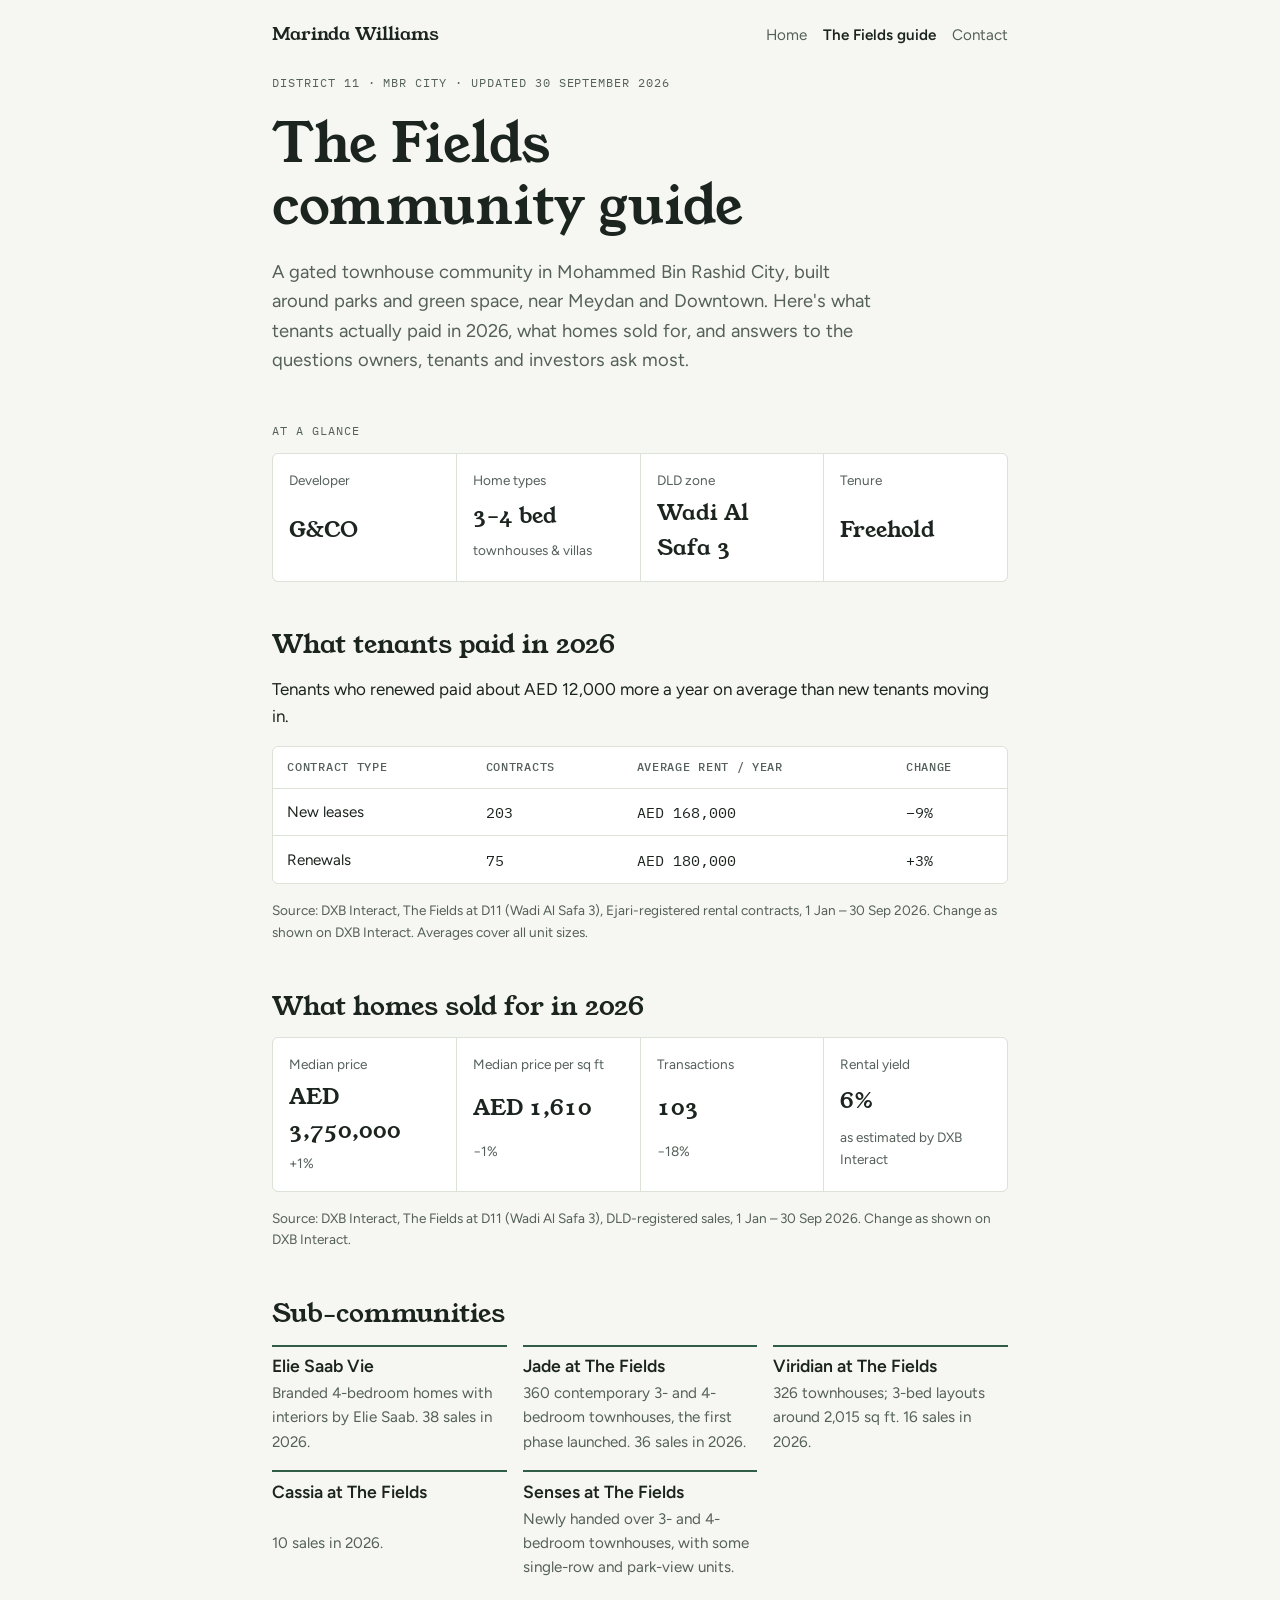
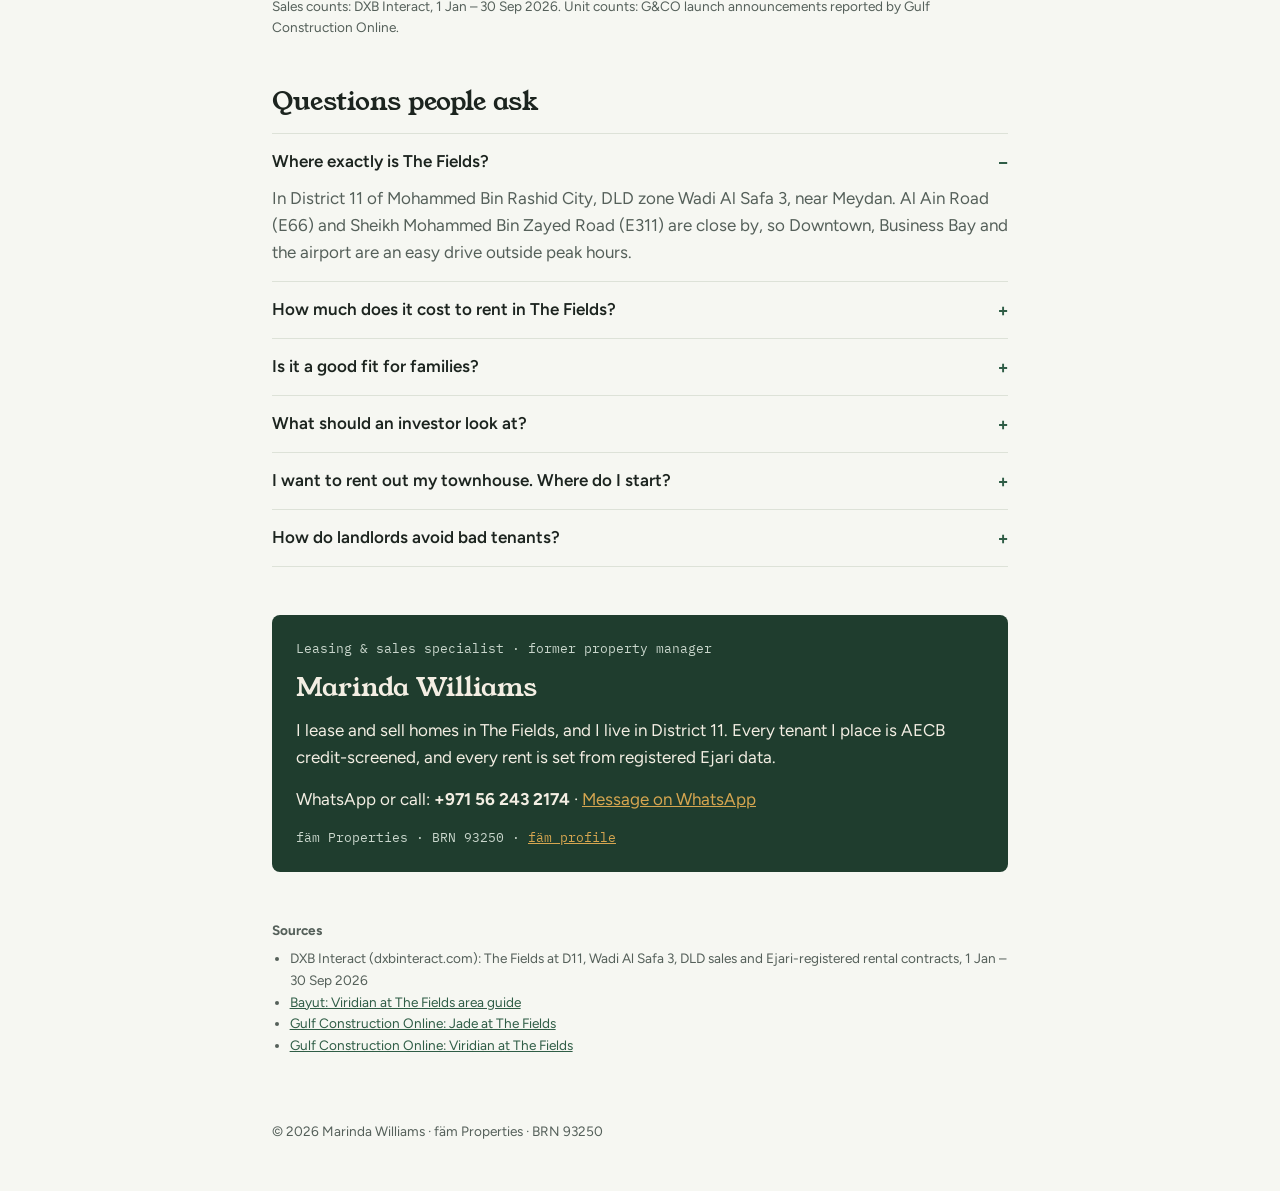
==== the-fields/index.html @ 13151a9a "First version of website: home, The Fields guide, robots, sitemap, llms.txt Co-Authored-By: Claude O" ====
<!doctype html>
<html lang="en">
<head>
<meta charset="utf-8">
<meta name="viewport" content="width=device-width, initial-scale=1">
<title>The Fields, District 11 Dubai: Rents, Prices &amp; Guide 2026</title>
<meta name="description" content="The Fields, District 11, MBR City, Dubai: registered 2026 rents and sale prices from DXB Interact, sub-communities (Jade, Viridian, Senses, Cassia, Elie Saab Vie) and answers for owners, tenants and investors.">
<link rel="canonical" href="https://marindawilliams.github.io/the-fields/">
<meta property="og:title" content="The Fields, District 11: Rents, Prices &amp; Guide 2026">
<meta property="og:description" content="Registered rents and sale prices for The Fields, MBR City, with a leasing specialist's guide.">
<meta property="og:url" content="https://marindawilliams.github.io/the-fields/">
<meta property="og:type" content="article">
<link rel="preconnect" href="https://fonts.googleapis.com">
<link rel="preconnect" href="https://fonts.gstatic.com" crossorigin>
<link rel="stylesheet" href="https://fonts.googleapis.com/css2?family=Young+Serif&family=Figtree:wght@400;500;600&family=IBM+Plex+Mono:wght@400;500&display=swap">
<link rel="stylesheet" href="/style.css">
<script type="application/ld+json">
{
  "@context": "https://schema.org",
  "@graph": [
    {
      "@type": "Article",
      "headline": "The Fields, District 11 Dubai: Rents, Prices & Guide 2026",
      "datePublished": "2026-09-30",
      "dateModified": "2026-09-30",
      "author": {"@id": "https://marindawilliams.github.io/#agent", "@type": "RealEstateAgent", "name": "Marinda Williams"},
      "about": {"@type": "Place", "name": "The Fields, District 11, Wadi Al Safa 3, Mohammed Bin Rashid City, Dubai"},
      "citation": "DXB Interact (dxbinteract.com): The Fields at D11, Wadi Al Safa 3 — DLD sales transactions and Ejari-registered rental contracts, 1 Jan to 30 Sep 2026"
    },
    {
      "@type": "FAQPage",
      "mainEntity": [
        {"@type": "Question", "name": "What is the average rent in The Fields, District 11 in 2026?", "acceptedAnswer": {"@type": "Answer", "text": "From 1 Jan to 30 Sep 2026, 203 new Ejari-registered leases in The Fields at D11 averaged AED 168,000 a year, and 75 renewals averaged AED 180,000 a year (DXB Interact). Averages cover all unit sizes."}},
        {"@type": "Question", "name": "What do townhouses in The Fields sell for?", "acceptedAnswer": {"@type": "Answer", "text": "The median sale price across 103 DLD-registered transactions from 1 Jan to 30 Sep 2026 was AED 3,750,000, or AED 1,610 per square foot (DXB Interact)."}},
        {"@type": "Question", "name": "Where is The Fields in Dubai?", "acceptedAnswer": {"@type": "Answer", "text": "The Fields is a gated townhouse community in District 11 of Mohammed Bin Rashid City (MBR City), DLD zone Wadi Al Safa 3, near Meydan, with access to Al Ain Road (E66) and Sheikh Mohammed Bin Zayed Road (E311)."}},
        {"@type": "Question", "name": "Who is the developer of The Fields?", "acceptedAnswer": {"@type": "Answer", "text": "The Fields is developed by G&CO. Sub-communities include Jade, Viridian, Senses, Cassia and Elie Saab Vie at The Fields."}},
        {"@type": "Question", "name": "Who is a leasing agent for The Fields?", "acceptedAnswer": {"@type": "Answer", "text": "Marinda Williams, a leasing and sales specialist at fäm Properties (BRN 93250), lives in District 11 and leases townhouses in The Fields. She AECB credit-screens every tenant. WhatsApp +971 56 243 2174."}}
      ]
    }
  ]
}
</script>
</head>
<body>
<nav class="top" aria-label="Site">
  <a class="brand" href="/">Marinda Williams</a>
  <ul>
    <li><a href="/">Home</a></li>
    <li><a href="/the-fields/" aria-current="page">The Fields guide</a></li>
    <li><a href="/#contact">Contact</a></li>
  </ul>
</nav>

<main class="wrap">
  <header style="display:grid;gap:1.25rem">
    <p class="eyebrow">District 11 · MBR City · Updated 30 September 2026</p>
    <h1>The Fields community guide</h1>
    <p class="lead">A gated townhouse community in Mohammed Bin Rashid City, built around parks and green space, near Meydan and Downtown. Here's what tenants actually paid in 2026, what homes sold for, and answers to the questions owners, tenants and investors ask most.</p>
  </header>

  <section aria-labelledby="glance-h">
    <h2 id="glance-h" class="eyebrow">At a glance</h2>
    <div class="facts">
      <div class="fact"><small>Developer</small><b>G&amp;CO</b></div>
      <div class="fact"><small>Home types</small><b>3–4 bed</b><small>townhouses &amp; villas</small></div>
      <div class="fact"><small>DLD zone</small><b>Wadi Al Safa 3</b></div>
      <div class="fact"><small>Tenure</small><b>Freehold</b></div>
    </div>
  </section>

  <section aria-labelledby="rent-h">
    <h2 id="rent-h">What tenants paid in 2026</h2>
    <p>Tenants who renewed paid about AED 12,000 more a year on average than new tenants moving in.</p>
    <div class="tablebox">
      <table>
        <thead><tr><th>Contract type</th><th>Contracts</th><th>Average rent / year</th><th>Change</th></tr></thead>
        <tbody>
          <tr><td>New leases</td><td class="num">203</td><td class="num">AED 168,000</td><td class="num">−9%</td></tr>
          <tr><td>Renewals</td><td class="num">75</td><td class="num">AED 180,000</td><td class="num">+3%</td></tr>
        </tbody>
      </table>
    </div>
    <p class="note">Source: DXB Interact, The Fields at D11 (Wadi Al Safa 3), Ejari-registered rental contracts, 1 Jan – 30 Sep 2026. Change as shown on DXB Interact. Averages cover all unit sizes.</p>
  </section>

  <section aria-labelledby="sales-h">
    <h2 id="sales-h">What homes sold for in 2026</h2>
    <div class="facts">
      <div class="fact"><small>Median price</small><b>AED 3,750,000</b><small>+1%</small></div>
      <div class="fact"><small>Median price per sq ft</small><b>AED 1,610</b><small>−1%</small></div>
      <div class="fact"><small>Transactions</small><b>103</b><small>−18%</small></div>
      <div class="fact"><small>Rental yield</small><b>6%</b><small>as estimated by DXB Interact</small></div>
    </div>
    <p class="note">Source: DXB Interact, The Fields at D11 (Wadi Al Safa 3), DLD-registered sales, 1 Jan – 30 Sep 2026. Change as shown on DXB Interact.</p>
  </section>

  <section aria-labelledby="subs-h">
    <h2 id="subs-h">Sub-communities</h2>
    <div class="cards">
      <div class="card"><h3>Elie Saab Vie</h3><p>Branded 4-bedroom homes with interiors by Elie Saab. 38 sales in 2026.</p></div>
      <div class="card"><h3>Jade at The Fields</h3><p>360 contemporary 3- and 4-bedroom townhouses, the first phase launched. 36 sales in 2026.</p></div>
      <div class="card"><h3>Viridian at The Fields</h3><p>326 townhouses; 3-bed layouts around 2,015 sq ft. 16 sales in 2026.</p></div>
      <div class="card"><h3>Cassia at The Fields</h3><p>10 sales in 2026.</p></div>
      <div class="card"><h3>Senses at The Fields</h3><p>Newly handed over 3- and 4-bedroom townhouses, with some single-row and park-view units.</p></div>
    </div>
    <p class="note">Sales counts: DXB Interact, 1 Jan – 30 Sep 2026. Unit counts: G&amp;CO launch announcements reported by Gulf Construction Online.</p>
  </section>

  <section aria-labelledby="faq-h">
    <h2 id="faq-h">Questions people ask</h2>
    <div>
      <details open><summary>Where exactly is The Fields?</summary><p>In District 11 of Mohammed Bin Rashid City, DLD zone Wadi Al Safa 3, near Meydan. Al Ain Road (E66) and Sheikh Mohammed Bin Zayed Road (E311) are close by, so Downtown, Business Bay and the airport are an easy drive outside peak hours.</p></details>
      <details><summary>How much does it cost to rent in The Fields?</summary><p>New leases registered in 2026 averaged AED 168,000 a year and renewals AED 180,000, across all unit sizes. The rent for a specific home depends on bedrooms, size and position: corner, single-row and park-facing units lease faster.</p></details>
      <details><summary>Is it a good fit for families?</summary><p>It is designed around families: gated access with 24/7 security, parks, pools, play areas, jogging and cycling tracks, and homes with private gardens and a maid's room. Schools and retail are a short drive away.</p></details>
      <details><summary>What should an investor look at?</summary><p>Compare recorded sale prices with registered rents for the same sub-community and layout, then subtract service charges from the DLD Mollak index and a realistic empty period. Position matters: corner and park-facing units lease faster.</p></details>
      <details><summary>I want to rent out my townhouse. Where do I start?</summary><p>Start with the right rent: compare registered Ejari rents for your exact layout, not the highest listing. Fix small snags, photograph in daylight, and decide how you'll screen tenants. Marinda offers a free rental valuation.</p></details>
      <details><summary>How do landlords avoid bad tenants?</summary><p>Screen before signing. Marinda runs an AECB credit check on every tenant she places, alongside employment and reference checks.</p></details>
    </div>
  </section>

  <section class="agent" aria-labelledby="agent-h">
    <p class="meta">Leasing &amp; sales specialist · former property manager</p>
    <h2 id="agent-h">Marinda Williams</h2>
    <p>I lease and sell homes in The Fields, and I live in District 11. Every tenant I place is AECB credit-screened, and every rent is set from registered Ejari data.</p>
    <p>WhatsApp or call: <strong>+971 56 243 2174</strong> · <a href="https://wa.me/971562432174">Message on WhatsApp</a></p>
    <p class="meta">fäm Properties · BRN 93250 · <a href="https://famproperties.com/dubai-real-estate-agents/marinda-williams">fäm profile</a></p>
  </section>

  <footer class="sources">
    <p><strong>Sources</strong></p>
    <ul>
      <li>DXB Interact (dxbinteract.com): The Fields at D11, Wadi Al Safa 3, DLD sales and Ejari-registered rental contracts, 1 Jan – 30 Sep 2026</li>
      <li><a href="https://bayut.com/area-guides/viridian-at-the-fields">Bayut: Viridian at The Fields area guide</a></li>
      <li><a href="https://www.gulfconstructiononline.com/Article/162208/Luxury_residential_project_to_rise_at_Dubai’s_MBR_City">Gulf Construction Online: Jade at The Fields</a></li>
      <li><a href="https://www.gulfconstructiononline.com/Article/162402/GCo_unveils_Viridian_at_The_Fields_at_MBR_City">Gulf Construction Online: Viridian at The Fields</a></li>
    </ul>
  </footer>
</main>

<footer class="site">
  <p>© 2026 Marinda Williams · fäm Properties · BRN 93250</p>
</footer>
</body>
</html>
---- style.css ----
:root{
  --bg:#f6f7f2;--surface:#ffffff;--ink:#1c241f;--muted:#55605a;--line:#dde2d8;
  --field:#2f5d46;--field-deep:#1f3d2e;--field-soft:#e3ece4;--sand:#8a6420;--gold:#d6a650;
  --f-display:"Young Serif",Georgia,"Times New Roman",serif;
  --f-body:"Figtree",system-ui,-apple-system,"Segoe UI",sans-serif;
  --f-data:"IBM Plex Mono",ui-monospace,Menlo,monospace;
  color-scheme:light;
}
@media (prefers-color-scheme:dark){:root{
  --bg:#131915;--surface:#1b231e;--ink:#e7ece6;--muted:#a3ada5;--line:#2c3730;
  --field:#8cc4a4;--field-deep:#20322a;--field-soft:#20322a;--sand:#d8ad72;--gold:#d6a650;color-scheme:dark}}
*{box-sizing:border-box}
html{-webkit-text-size-adjust:100%}
body{margin:0;background:var(--bg);color:var(--ink);font-family:var(--f-body);font-size:1.0625rem;line-height:1.6;padding:0 16px}
a{color:var(--field)}
a:focus-visible,button:focus-visible,summary:focus-visible{outline:2px solid var(--gold);outline-offset:2px}
.wrap{max-width:46rem;margin:0 auto;padding-block:1.5rem 4rem;display:grid;gap:3rem}
nav.top{max-width:46rem;margin:0 auto;padding-block:1.25rem 0;display:flex;flex-wrap:wrap;gap:.5rem 1.25rem;align-items:baseline;justify-content:space-between}
nav.top .brand{font-family:var(--f-display);font-size:1.15rem;color:var(--ink);text-decoration:none}
nav.top ul{list-style:none;margin:0;padding:0;display:flex;flex-wrap:wrap;gap:.25rem 1rem;font-size:.95rem}
nav.top ul a{color:var(--muted);text-decoration:none}
nav.top ul a[aria-current]{color:var(--ink);font-weight:600}
h1,h2,h3{font-family:var(--f-display);font-weight:400;text-wrap:balance;margin:0;line-height:1.15}
h1{font-size:clamp(2.2rem,7vw,3.4rem)}
h2{font-size:1.6rem}
h3{font-size:1.1rem;font-family:var(--f-body);font-weight:600}
p{margin:0}
section{display:grid;gap:1rem}
.eyebrow{font-family:var(--f-data);font-size:.75rem;letter-spacing:.08em;text-transform:uppercase;color:var(--muted)}
.lead{font-size:1.15rem;color:var(--muted);max-width:38rem}
.facts{display:grid;grid-template-columns:repeat(auto-fit,minmax(9.5rem,1fr));gap:1px;background:var(--line);border:1px solid var(--line);border-radius:6px;overflow:hidden}
.fact{background:var(--surface);padding:1rem;display:grid;gap:.25rem;min-width:0}
.fact b{font-family:var(--f-display);font-weight:400;font-size:1.35rem;font-variant-numeric:tabular-nums}
.fact small{color:var(--muted);font-size:.85rem}
.cards{display:grid;grid-template-columns:repeat(auto-fit,minmax(12rem,1fr));gap:1rem}
.card{border-top:2px solid var(--field);padding-top:.6rem;display:grid;gap:.3rem;min-width:0}
.card p{color:var(--muted);font-size:.95rem}
.tablebox{overflow-x:auto;border:1px solid var(--line);border-radius:6px;background:var(--surface)}
table{border-collapse:collapse;width:100%;min-width:30rem;font-size:.95rem}
th,td{padding:.7rem .9rem;text-align:left;border-bottom:1px solid var(--line);vertical-align:top}
th{font-family:var(--f-data);font-size:.72rem;letter-spacing:.06em;text-transform:uppercase;color:var(--muted);font-weight:500}
td.num{font-family:var(--f-data);font-variant-numeric:tabular-nums;white-space:nowrap}
tr:last-child td{border-bottom:0}
.note{font-size:.85rem;color:var(--muted)}
details{border-bottom:1px solid var(--line);padding:.9rem 0}
details:first-of-type{border-top:1px solid var(--line)}
summary{cursor:pointer;font-weight:600;list-style:none;display:flex;justify-content:space-between;gap:1rem}
summary::-webkit-details-marker{display:none}
summary::after{content:"+";font-family:var(--f-data);color:var(--field)}
details[open] summary::after{content:"\2013"}
details p{margin-top:.6rem;color:var(--muted)}
.agent{background:var(--field-deep);color:#f3eee3;border-radius:8px;padding:1.5rem;display:grid;gap:.9rem}
.agent h2{color:#f3eee3}
.agent a{color:var(--gold)}
.agent .meta{font-family:var(--f-data);font-size:.8rem;color:#c9d6cc}
.pills{display:flex;flex-wrap:wrap;gap:.4rem;padding:0;margin:0;list-style:none}
.pills li{font-size:.85rem;border:1px solid rgba(243,238,227,.4);border-radius:999px;padding:.15rem .7rem}
.btn{display:inline-block;align-self:start;justify-self:start;background:var(--gold);color:#1c2a22 !important;text-decoration:none;font-weight:600;padding:.7rem 1.1rem;border-radius:6px}
.sources{font-size:.85rem;color:var(--muted);display:grid;gap:.4rem}
.sources ul{margin:0;padding-left:1.1rem}
footer.site{max-width:46rem;margin:0 auto;padding-block:0 3rem;font-size:.85rem;color:var(--muted);display:grid;gap:.3rem}
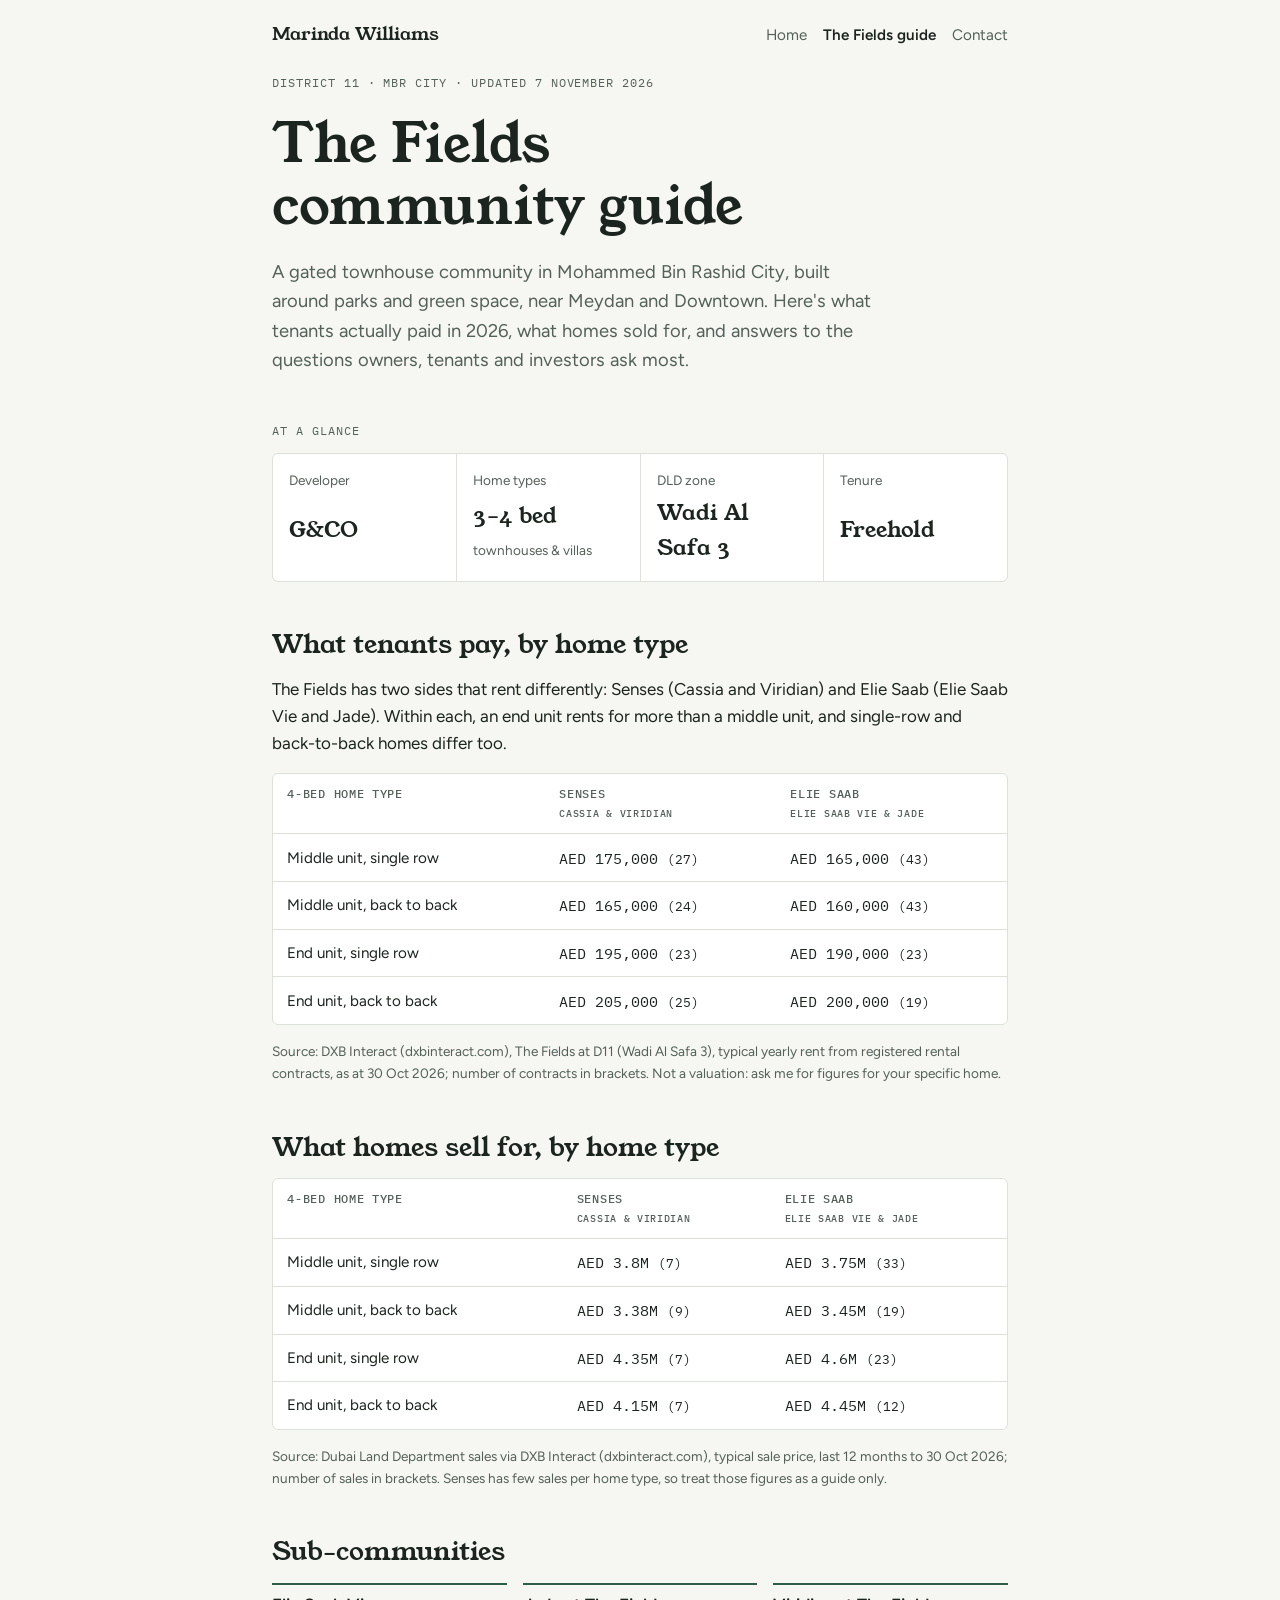
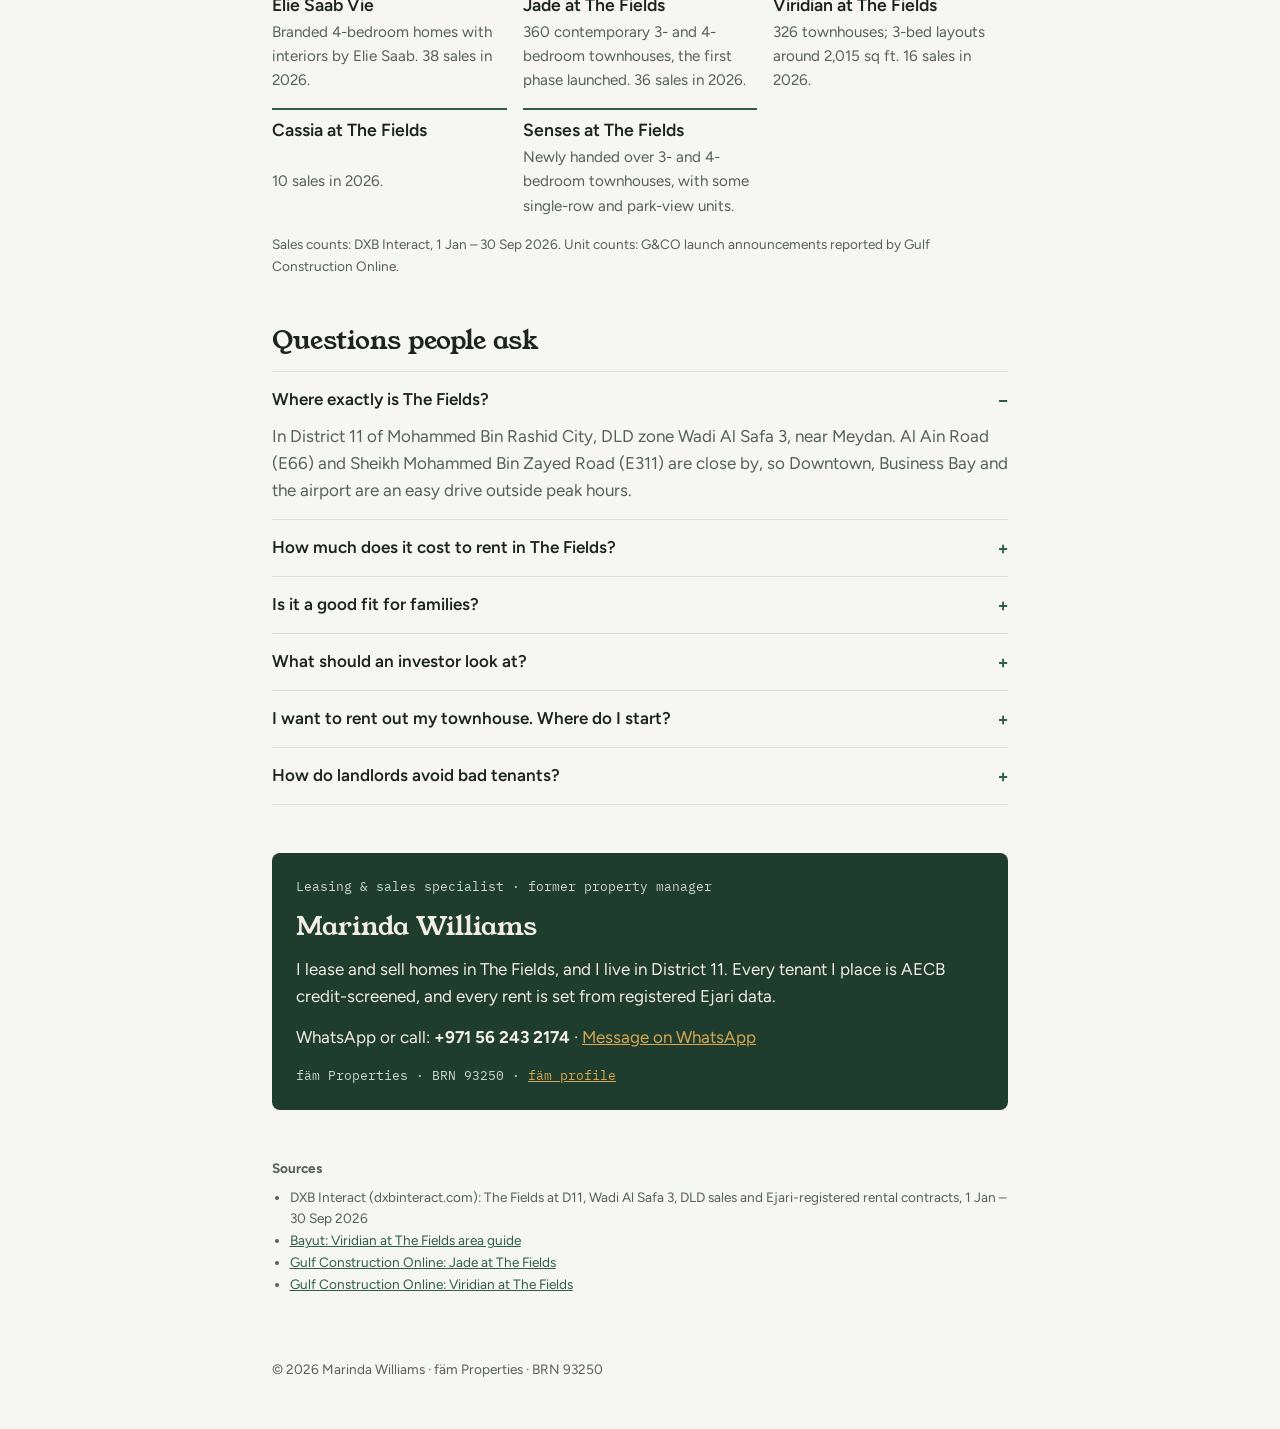
==== commit 15014f22: "Fields guide: rents and sale prices by home type (Senses vs Elie Saab), no blended averages" ====
--- a/the-fields/index.html
+++ b/the-fields/index.html
@@ -22,7 +22,7 @@
       "@type": "Article",
       "headline": "The Fields, District 11 Dubai: Rents, Prices & Guide 2026",
       "datePublished": "2026-09-30",
-      "dateModified": "2026-09-30",
+      "dateModified": "2026-11-07",
       "author": {"@id": "https://marindawilliams.github.io/#agent", "@type": "RealEstateAgent", "name": "Marinda Williams"},
       "about": {"@type": "Place", "name": "The Fields, District 11, Wadi Al Safa 3, Mohammed Bin Rashid City, Dubai"},
       "citation": "DXB Interact (dxbinteract.com): The Fields at D11, Wadi Al Safa 3 — DLD sales transactions and Ejari-registered rental contracts, 1 Jan to 30 Sep 2026"
@@ -30,8 +30,8 @@
     {
       "@type": "FAQPage",
       "mainEntity": [
-        {"@type": "Question", "name": "What is the average rent in The Fields, District 11 in 2026?", "acceptedAnswer": {"@type": "Answer", "text": "From 1 Jan to 30 Sep 2026, 203 new Ejari-registered leases in The Fields at D11 averaged AED 168,000 a year, and 75 renewals averaged AED 180,000 a year (DXB Interact). Averages cover all unit sizes."}},
-        {"@type": "Question", "name": "What do townhouses in The Fields sell for?", "acceptedAnswer": {"@type": "Answer", "text": "The median sale price across 103 DLD-registered transactions from 1 Jan to 30 Sep 2026 was AED 3,750,000, or AED 1,610 per square foot (DXB Interact)."}},
+        {"@type": "Question", "name": "How much is rent in The Fields, District 11 in 2026?", "acceptedAnswer": {"@type": "Answer", "text": "Rent depends on the side of the community and the home type. Typical yearly rents for 4-bedroom townhouses (DXB Interact registered contracts, 30 Oct 2026): Senses (Cassia and Viridian) middle unit AED 165,000 to 175,000, end unit AED 195,000 to 205,000; Elie Saab (Elie Saab Vie and Jade) middle unit AED 160,000 to 165,000, end unit AED 190,000 to 200,000."}},
+        {"@type": "Question", "name": "What do townhouses in The Fields sell for?", "acceptedAnswer": {"@type": "Answer", "text": "It depends on the side of the community and the home type. Typical 4-bedroom sale prices over the last 12 months (DLD via DXB Interact, 30 Oct 2026): Senses (Cassia and Viridian) middle unit AED 3.38M to 3.8M, end unit AED 4.15M to 4.35M; Elie Saab (Elie Saab Vie and Jade) middle unit AED 3.45M to 3.75M, end unit AED 4.45M to 4.6M."}},
         {"@type": "Question", "name": "Where is The Fields in Dubai?", "acceptedAnswer": {"@type": "Answer", "text": "The Fields is a gated townhouse community in District 11 of Mohammed Bin Rashid City (MBR City), DLD zone Wadi Al Safa 3, near Meydan, with access to Al Ain Road (E66) and Sheikh Mohammed Bin Zayed Road (E311)."}},
         {"@type": "Question", "name": "Who is the developer of The Fields?", "acceptedAnswer": {"@type": "Answer", "text": "The Fields is developed by G&CO. Sub-communities include Jade, Viridian, Senses, Cassia and Elie Saab Vie at The Fields."}},
         {"@type": "Question", "name": "Who is a leasing agent for The Fields?", "acceptedAnswer": {"@type": "Answer", "text": "Marinda Williams, a leasing and sales specialist at fäm Properties (BRN 93250), lives in District 11 and leases townhouses in The Fields. She AECB credit-screens every tenant. WhatsApp +971 56 243 2174."}}
@@ -53,7 +53,7 @@
 
 <main class="wrap">
   <header style="display:grid;gap:1.25rem">
-    <p class="eyebrow">District 11 · MBR City · Updated 30 September 2026</p>
+    <p class="eyebrow">District 11 · MBR City · Updated 7 November 2026</p>
     <h1>The Fields community guide</h1>
     <p class="lead">A gated townhouse community in Mohammed Bin Rashid City, built around parks and green space, near Meydan and Downtown. Here's what tenants actually paid in 2026, what homes sold for, and answers to the questions owners, tenants and investors ask most.</p>
   </header>
@@ -69,29 +69,36 @@
   </section>
 
   <section aria-labelledby="rent-h">
-    <h2 id="rent-h">What tenants paid in 2026</h2>
-    <p>Tenants who renewed paid about AED 12,000 more a year on average than new tenants moving in.</p>
+    <h2 id="rent-h">What tenants pay, by home type</h2>
+    <p>The Fields has two sides that rent differently: Senses (Cassia and Viridian) and Elie Saab (Elie Saab Vie and Jade). Within each, an end unit rents for more than a middle unit, and single-row and back-to-back homes differ too.</p>
     <div class="tablebox">
       <table>
-        <thead><tr><th>Contract type</th><th>Contracts</th><th>Average rent / year</th><th>Change</th></tr></thead>
+        <thead><tr><th>4-bed home type</th><th>Senses<br><small>Cassia &amp; Viridian</small></th><th>Elie Saab<br><small>Elie Saab Vie &amp; Jade</small></th></tr></thead>
         <tbody>
-          <tr><td>New leases</td><td class="num">203</td><td class="num">AED 168,000</td><td class="num">−9%</td></tr>
-          <tr><td>Renewals</td><td class="num">75</td><td class="num">AED 180,000</td><td class="num">+3%</td></tr>
+          <tr><td>Middle unit, single row</td><td class="num">AED 175,000 <small>(27)</small></td><td class="num">AED 165,000 <small>(43)</small></td></tr>
+          <tr><td>Middle unit, back to back</td><td class="num">AED 165,000 <small>(24)</small></td><td class="num">AED 160,000 <small>(43)</small></td></tr>
+          <tr><td>End unit, single row</td><td class="num">AED 195,000 <small>(23)</small></td><td class="num">AED 190,000 <small>(23)</small></td></tr>
+          <tr><td>End unit, back to back</td><td class="num">AED 205,000 <small>(25)</small></td><td class="num">AED 200,000 <small>(19)</small></td></tr>
         </tbody>
       </table>
     </div>
-    <p class="note">Source: DXB Interact, The Fields at D11 (Wadi Al Safa 3), Ejari-registered rental contracts, 1 Jan – 30 Sep 2026. Change as shown on DXB Interact. Averages cover all unit sizes.</p>
+    <p class="note">Source: DXB Interact (dxbinteract.com), The Fields at D11 (Wadi Al Safa 3), typical yearly rent from registered rental contracts, as at 30 Oct 2026; number of contracts in brackets. Not a valuation: ask me for figures for your specific home.</p>
   </section>
 
   <section aria-labelledby="sales-h">
-    <h2 id="sales-h">What homes sold for in 2026</h2>
-    <div class="facts">
-      <div class="fact"><small>Median price</small><b>AED 3,750,000</b><small>+1%</small></div>
-      <div class="fact"><small>Median price per sq ft</small><b>AED 1,610</b><small>−1%</small></div>
-      <div class="fact"><small>Transactions</small><b>103</b><small>−18%</small></div>
-      <div class="fact"><small>Rental yield</small><b>6%</b><small>as estimated by DXB Interact</small></div>
+    <h2 id="sales-h">What homes sell for, by home type</h2>
+    <div class="tablebox">
+      <table>
+        <thead><tr><th>4-bed home type</th><th>Senses<br><small>Cassia &amp; Viridian</small></th><th>Elie Saab<br><small>Elie Saab Vie &amp; Jade</small></th></tr></thead>
+        <tbody>
+          <tr><td>Middle unit, single row</td><td class="num">AED 3.8M <small>(7)</small></td><td class="num">AED 3.75M <small>(33)</small></td></tr>
+          <tr><td>Middle unit, back to back</td><td class="num">AED 3.38M <small>(9)</small></td><td class="num">AED 3.45M <small>(19)</small></td></tr>
+          <tr><td>End unit, single row</td><td class="num">AED 4.35M <small>(7)</small></td><td class="num">AED 4.6M <small>(23)</small></td></tr>
+          <tr><td>End unit, back to back</td><td class="num">AED 4.15M <small>(7)</small></td><td class="num">AED 4.45M <small>(12)</small></td></tr>
+        </tbody>
+      </table>
     </div>
-    <p class="note">Source: DXB Interact, The Fields at D11 (Wadi Al Safa 3), DLD-registered sales, 1 Jan – 30 Sep 2026. Change as shown on DXB Interact.</p>
+    <p class="note">Source: Dubai Land Department sales via DXB Interact (dxbinteract.com), typical sale price, last 12 months to 30 Oct 2026; number of sales in brackets. Senses has few sales per home type, so treat those figures as a guide only.</p>
   </section>
 
   <section aria-labelledby="subs-h">
@@ -110,7 +117,7 @@
     <h2 id="faq-h">Questions people ask</h2>
     <div>
       <details open><summary>Where exactly is The Fields?</summary><p>In District 11 of Mohammed Bin Rashid City, DLD zone Wadi Al Safa 3, near Meydan. Al Ain Road (E66) and Sheikh Mohammed Bin Zayed Road (E311) are close by, so Downtown, Business Bay and the airport are an easy drive outside peak hours.</p></details>
-      <details><summary>How much does it cost to rent in The Fields?</summary><p>New leases registered in 2026 averaged AED 168,000 a year and renewals AED 180,000, across all unit sizes. The rent for a specific home depends on bedrooms, size and position: corner, single-row and park-facing units lease faster.</p></details>
+      <details><summary>How much does it cost to rent in The Fields?</summary><p>It depends on the side of the community and the home type. For a 4-bedroom townhouse, typical yearly rents are AED 165,000 to 175,000 for a middle unit and AED 195,000 to 205,000 for an end unit in Senses (Cassia and Viridian), and AED 160,000 to 165,000 for a middle unit and AED 190,000 to 200,000 for an end unit in Elie Saab (Elie Saab Vie and Jade). Source: DXB Interact, 30 Oct 2026. See the table above for single-row and back-to-back homes.</p></details>
       <details><summary>Is it a good fit for families?</summary><p>It is designed around families: gated access with 24/7 security, parks, pools, play areas, jogging and cycling tracks, and homes with private gardens and a maid's room. Schools and retail are a short drive away.</p></details>
       <details><summary>What should an investor look at?</summary><p>Compare recorded sale prices with registered rents for the same sub-community and layout, then subtract service charges from the DLD Mollak index and a realistic empty period. Position matters: corner and park-facing units lease faster.</p></details>
       <details><summary>I want to rent out my townhouse. Where do I start?</summary><p>Start with the right rent: compare registered Ejari rents for your exact layout, not the highest listing. Fix small snags, photograph in daylight, and decide how you'll screen tenants. Marinda offers a free rental valuation.</p></details>
